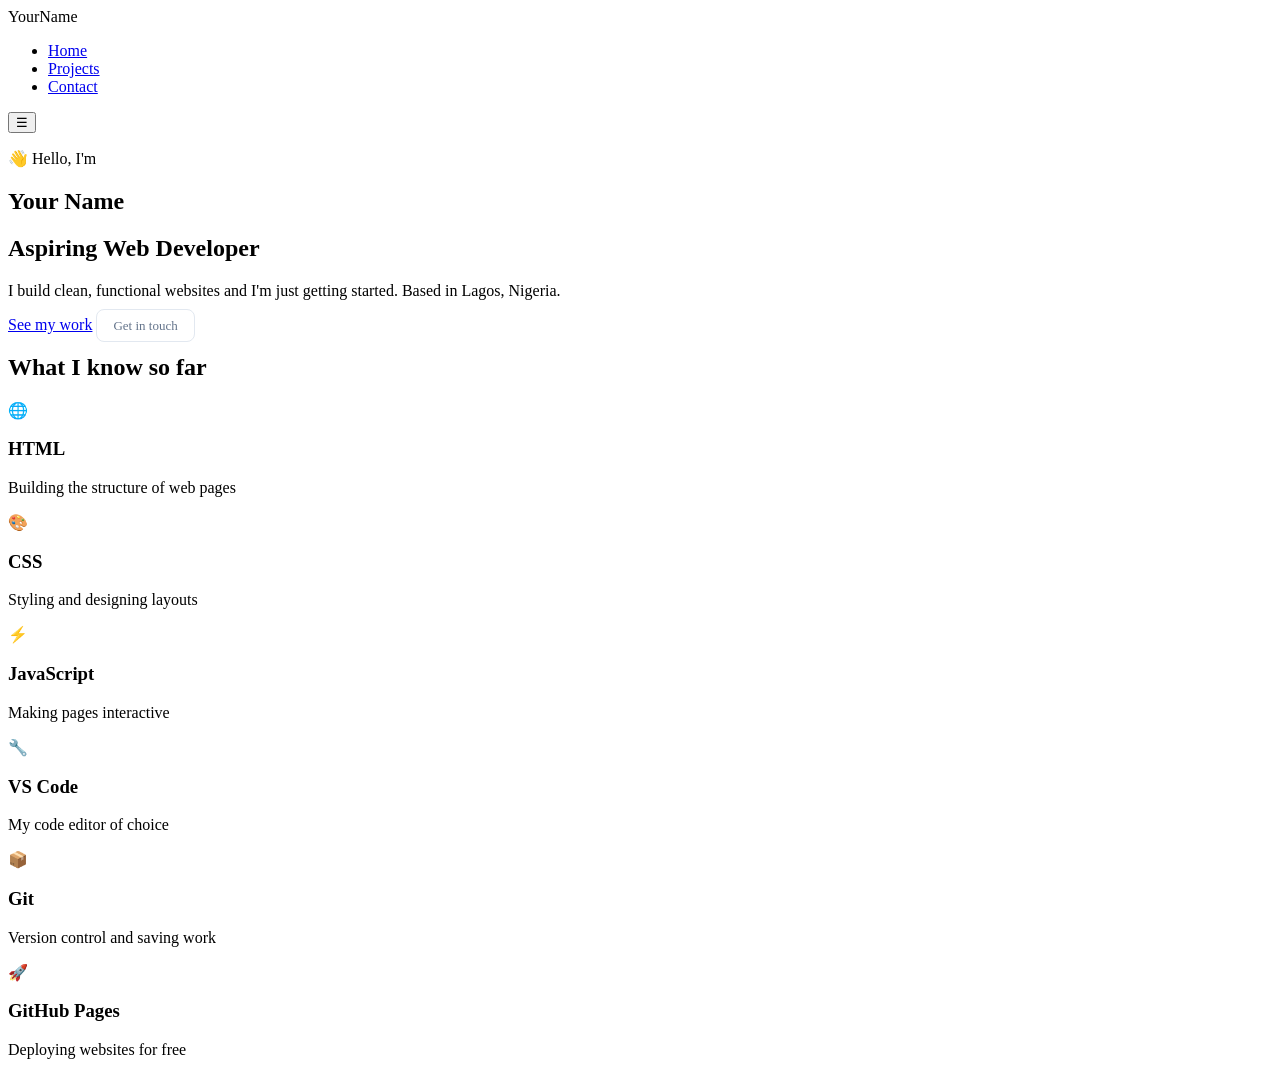
==== index.html @ 34294501 "added projects page" ====
<!DOCTYPE html>
<html lang="en">
<head>
  <meta charset="UTF-8">
  <meta name="viewport" content="width=device-width, initial-scale=1.0">
  <title>My Portfolio</title>
  <link rel="stylesheet" href="style.css">
  <link href="https://fonts.googleapis.com/css2?family=Inter:wght@400;500;600;700&display=swap" rel="stylesheet">
</head>
<body>

  <!-- Navigation -->
  <nav class="navbar">
    <div class="nav-logo">YourName</div>
    <ul class="nav-links">
      <li><a href="index.html" class="active">Home</a></li>
      <li><a href="projects.html">Projects</a></li>
      <li><a href="contact.html">Contact</a></li>
    </ul>
    <button id="navToggle" class="nav-toggle">☰</button>
  </nav>

  <!-- Hero Section -->
  <section class="hero">
    <div class="hero-content">
      <p class="hero-greeting">👋 Hello, I'm</p>
      <h1 class="hero-name">Your Name</h1>
      <h2 class="hero-title">Aspiring Web Developer</h2>
      <p class="hero-bio">I build clean, functional websites and I'm just getting started. Based in Lagos, Nigeria.</p>
      <div class="hero-buttons">
        <a href="projects.html" class="btn-primary">See my work</a>
        <a href="contact.html" class="btn-secondary">Get in touch</a>
      </div>
    </div>
  </section>

  <!-- Skills Section -->
  <section class="skills">
    <h2 class="section-title">What I know so far</h2>
    <div class="skills-grid">
      <div class="skill-card">
        <span class="skill-icon">🌐</span>
        <h3>HTML</h3>
        <p>Building the structure of web pages</p>
      </div>
      <div class="skill-card">
        <span class="skill-icon">🎨</span>
        <h3>CSS</h3>
        <p>Styling and designing layouts</p>
      </div>
      <div class="skill-card">
        <span class="skill-icon">⚡</span>
        <h3>JavaScript</h3>
        <p>Making pages interactive</p>
      </div>
      <div class="skill-card">
        <span class="skill-icon">🔧</span>
        <h3>VS Code</h3>
        <p>My code editor of choice</p>
      </div>
      <div class="skill-card">
        <span class="skill-icon">📦</span>
        <h3>Git</h3>
        <p>Version control and saving work</p>
      </div>
      <div class="skill-card">
        <span class="skill-icon">🚀</span>
        <h3>GitHub Pages</h3>
        <p>Deploying websites for free</p>
      </div>
    </div>
  </section>

  <script src="script.js"></script>
</body>
</html>
---- style.css ----
/* Projects Page */
.projects {
  max-width: 900px;
  margin: 6rem auto 4rem;
  padding: 0 2rem;
  text-align: center;
}

.section-sub {
  color: #64748b;
  font-size: 15px;
  margin-bottom: 2.5rem;
}

.projects-grid {
  display: grid;
  grid-template-columns: repeat(auto-fit, minmax(240px, 1fr));
  gap: 1.5rem;
  text-align: left;
}

.project-card {
  background: #ffffff;
  border: 1px solid #e8ecf0;
  border-radius: 16px;
  padding: 1.75rem;
  transition: transform 0.2s, border-color 0.2s;
}

.project-card:hover {
  transform: translateY(-4px);
  border-color: #4f46e5;
}

.project-icon {
  font-size: 2rem;
  margin-bottom: 1rem;
}

.project-card h2 {
  font-size: 1rem;
  font-weight: 600;
  color: #0f172a;
  margin-bottom: 8px;
}

.project-card p {
  font-size: 13px;
  color: #64748b;
  line-height: 1.6;
  margin-bottom: 1.25rem;
}

.btn-secondary {
  font-size: 13px;
  padding: 8px 16px;
  border-radius: 8px;
  border: 1px solid #e2e8f0;
  color: #64748b;
  text-decoration: none;
  font-weight: 500;
}
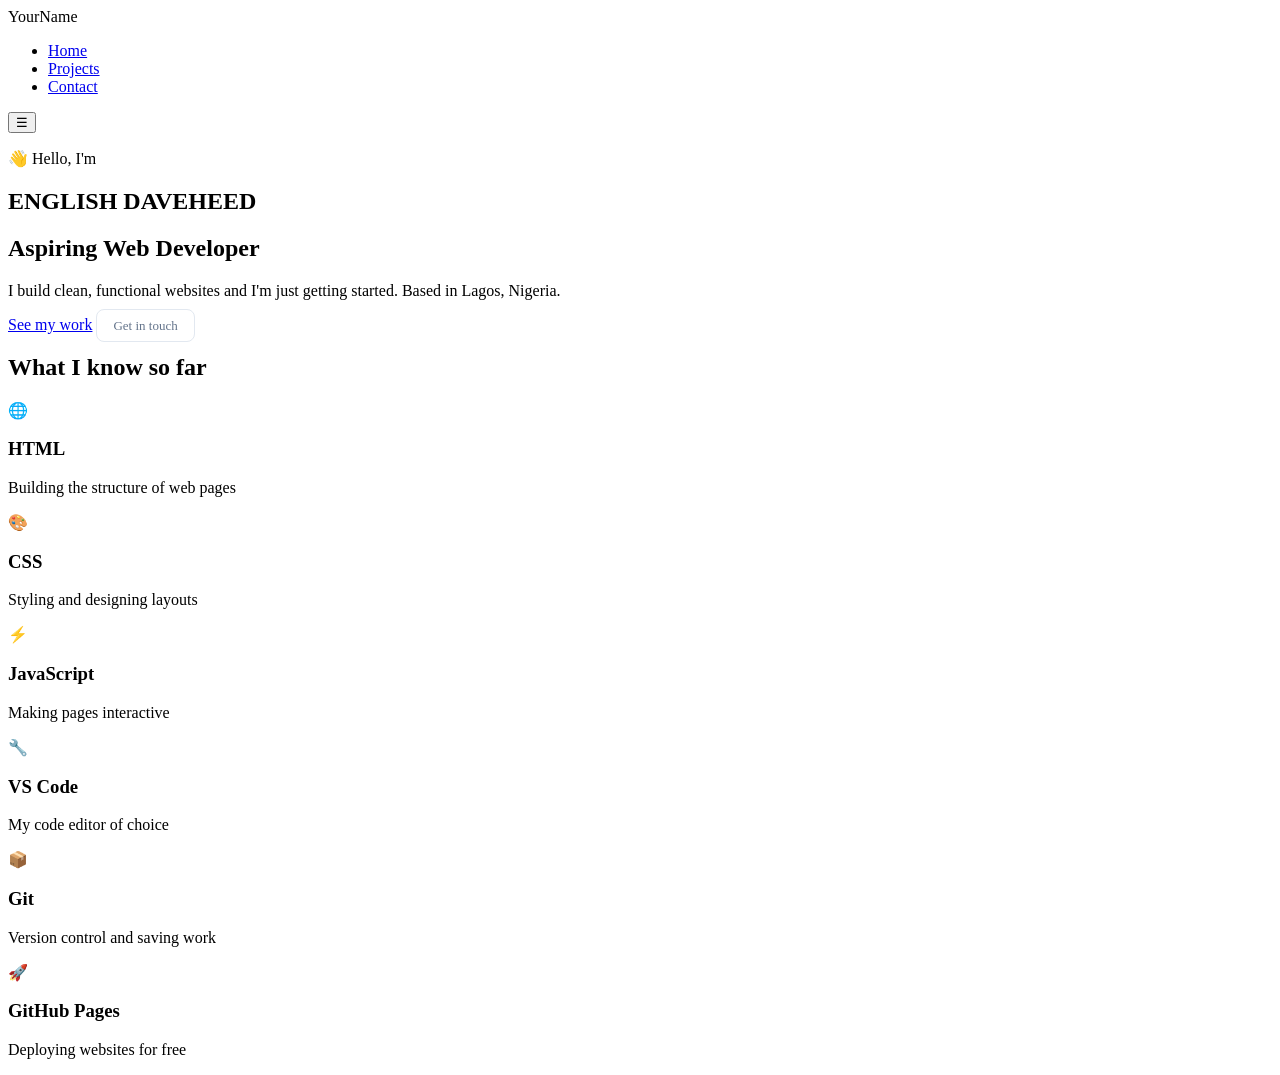
==== commit 0c4c9199: "portfolio structure and my name" ====
--- a/index.html
+++ b/index.html
@@ -24,7 +24,7 @@
   <section class="hero">
     <div class="hero-content">
       <p class="hero-greeting">👋 Hello, I'm</p>
-      <h1 class="hero-name">Your Name</h1>
+      <h1 class="hero-name">ENGLISH DAVEHEED</h1>
       <h2 class="hero-title">Aspiring Web Developer</h2>
       <p class="hero-bio">I build clean, functional websites and I'm just getting started. Based in Lagos, Nigeria.</p>
       <div class="hero-buttons">
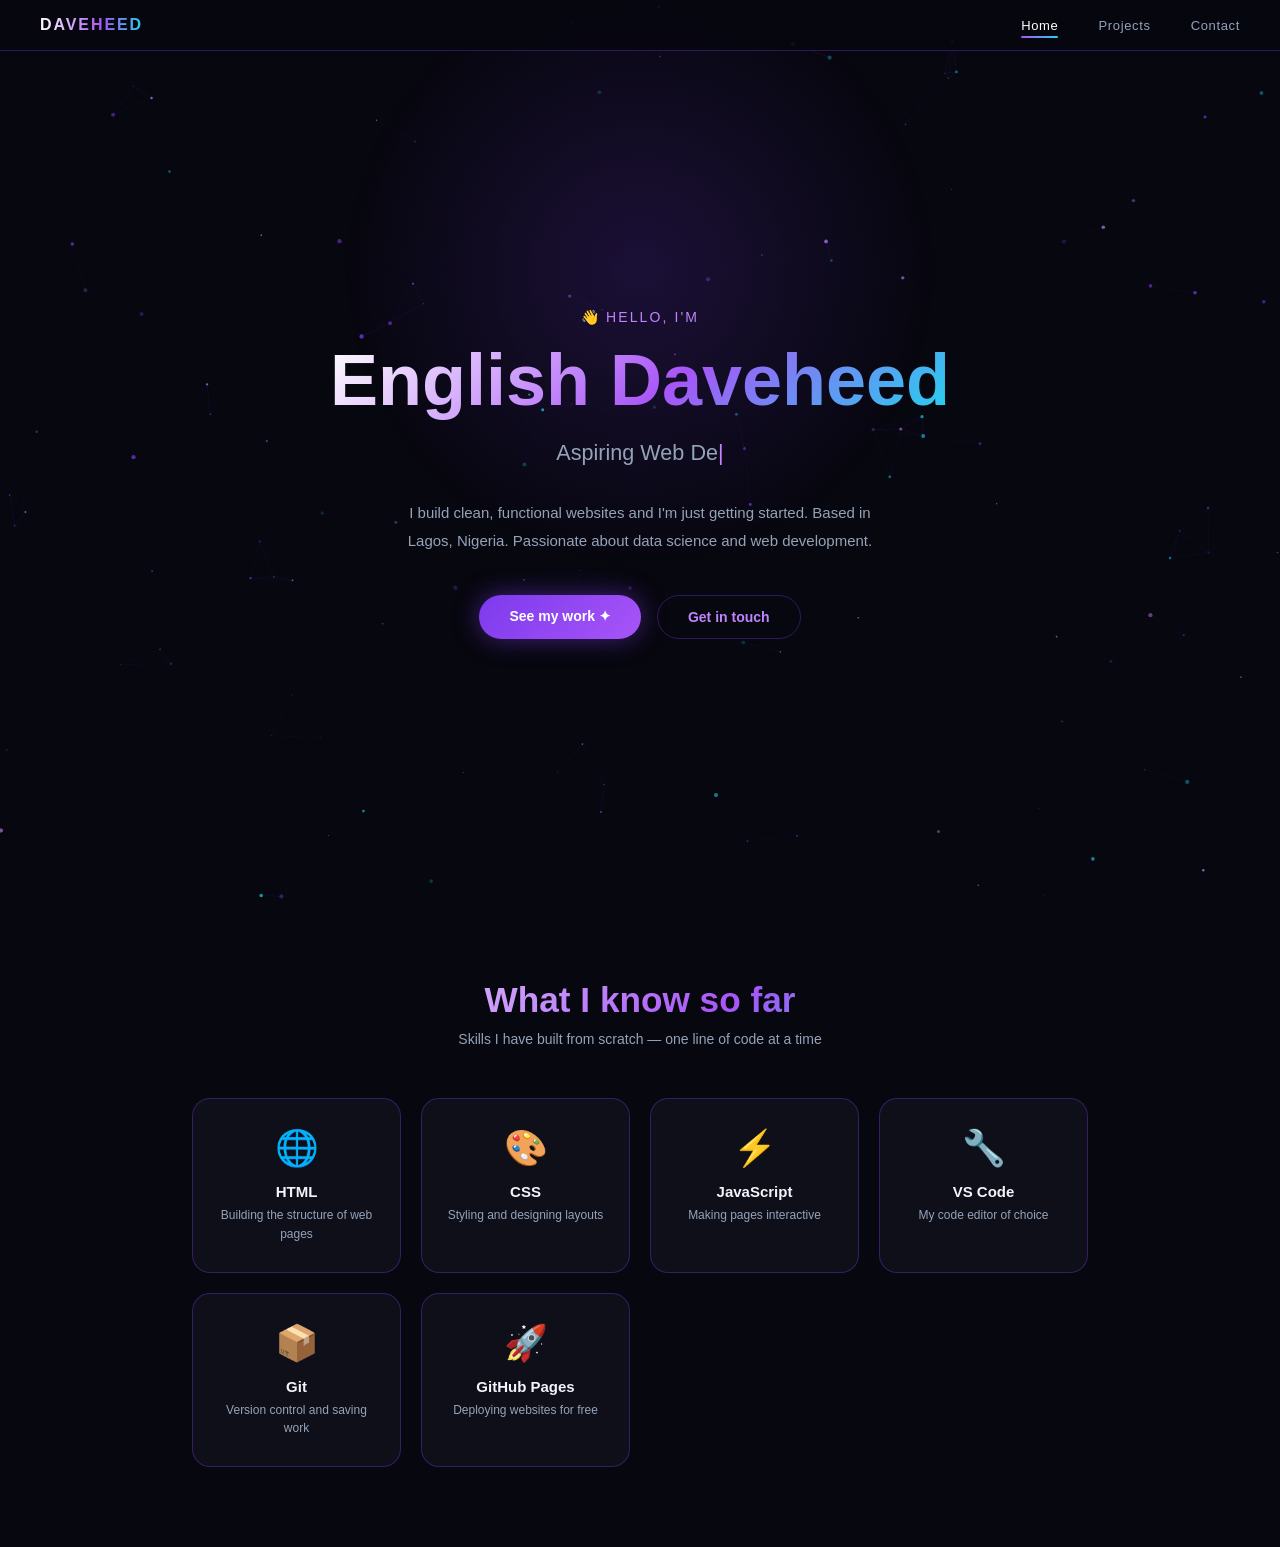
==== commit a5a687ef: "full dark neon redesign with particles and animations" ====
--- a/index.html
+++ b/index.html
@@ -3,40 +3,45 @@
 <head>
   <meta charset="UTF-8">
   <meta name="viewport" content="width=device-width, initial-scale=1.0">
-  <title>My Portfolio</title>
+  <title>ENGLISH DAVEHEED — Portfolio</title>
   <link rel="stylesheet" href="style.css">
   <link href="https://fonts.googleapis.com/css2?family=Inter:wght@400;500;600;700&display=swap" rel="stylesheet">
 </head>
 <body>
 
-  <!-- Navigation -->
+  <canvas id="particles-canvas"></canvas>
+
   <nav class="navbar">
-    <div class="nav-logo">YourName</div>
+    <div class="nav-logo">DAVEHEED</div>
     <ul class="nav-links">
       <li><a href="index.html" class="active">Home</a></li>
       <li><a href="projects.html">Projects</a></li>
       <li><a href="contact.html">Contact</a></li>
     </ul>
-    <button id="navToggle" class="nav-toggle">☰</button>
   </nav>
 
-  <!-- Hero Section -->
   <section class="hero">
     <div class="hero-content">
       <p class="hero-greeting">👋 Hello, I'm</p>
-      <h1 class="hero-name">ENGLISH DAVEHEED</h1>
-      <h2 class="hero-title">Aspiring Web Developer</h2>
-      <p class="hero-bio">I build clean, functional websites and I'm just getting started. Based in Lagos, Nigeria.</p>
+      <h1 class="hero-name">English Daveheed</h1>
+      <h2 class="hero-title">
+        <span id="typed-text"></span><span class="cursor">|</span>
+      </h2>
+      <p class="hero-bio">
+        I build clean, functional websites and I'm just getting started.
+        Based in Lagos, Nigeria. Passionate about data science and web development.
+      </p>
       <div class="hero-buttons">
-        <a href="projects.html" class="btn-primary">See my work</a>
+        <a href="projects.html" class="btn-primary">See my work ✦</a>
         <a href="contact.html" class="btn-secondary">Get in touch</a>
       </div>
     </div>
+    <div class="hero-glow"></div>
   </section>
 
-  <!-- Skills Section -->
   <section class="skills">
     <h2 class="section-title">What I know so far</h2>
+    <p class="section-sub">Skills I have built from scratch — one line of code at a time</p>
     <div class="skills-grid">
       <div class="skill-card">
         <span class="skill-icon">🌐</span>
--- a/style.css
+++ b/style.css
@@ -1,62 +1,534 @@
-/* Projects Page */
+*, *::before, *::after {
+  box-sizing: border-box;
+  margin: 0;
+  padding: 0;
+}
+
+:root {
+  --bg:        #07070f;
+  --bg2:       #0f0f1a;
+  --bg3:       #16162a;
+  --purple:    #7c3aed;
+  --purple2:   #a855f7;
+  --neon:      #c084fc;
+  --neon-dim:  rgba(192,132,252,0.15);
+  --neon-glow: rgba(192,132,252,0.35);
+  --cyan:      #22d3ee;
+  --text:      #f1f5f9;
+  --muted:     #94a3b8;
+  --border:    rgba(124,58,237,0.35);
+}
+
+html { scroll-behavior: smooth; }
+
+body {
+  font-family: 'Inter', sans-serif;
+  background: var(--bg);
+  color: var(--text);
+  overflow-x: hidden;
+  min-height: 100vh;
+}
+
+/* ── PARTICLES ─────────────────────── */
+#particles-canvas {
+  position: fixed;
+  inset: 0;
+  z-index: 0;
+  pointer-events: none;
+}
+
+/* ── NAVBAR ────────────────────────── */
+.navbar {
+  position: fixed;
+  top: 0; left: 0; right: 0;
+  z-index: 999;
+  display: flex;
+  align-items: center;
+  justify-content: space-between;
+  padding: 1rem 2.5rem;
+  background: rgba(7,7,15,0.8);
+  backdrop-filter: blur(24px);
+  border-bottom: 1px solid var(--border);
+}
+
+.nav-logo {
+  font-size: 16px;
+  font-weight: 700;
+  letter-spacing: 0.12em;
+  background: linear-gradient(90deg, #fff 0%, #a855f7 60%, #22d3ee 100%);
+  -webkit-background-clip: text;
+  -webkit-text-fill-color: transparent;
+  background-clip: text;
+}
+
+.nav-links {
+  display: flex;
+  list-style: none;
+  gap: 2.5rem;
+}
+
+.nav-links a {
+  font-size: 13px;
+  font-weight: 500;
+  color: var(--muted);
+  text-decoration: none;
+  letter-spacing: 0.05em;
+  position: relative;
+  transition: color 0.25s;
+}
+
+.nav-links a::after {
+  content: '';
+  position: absolute;
+  bottom: -5px; left: 0;
+  width: 0; height: 2px;
+  background: linear-gradient(90deg, var(--purple2), var(--cyan));
+  border-radius: 2px;
+  transition: width 0.3s;
+}
+
+.nav-links a:hover,
+.nav-links a.active { color: #fff; }
+
+.nav-links a:hover::after,
+.nav-links a.active::after { width: 100%; }
+
+/* ── HERO ──────────────────────────── */
+.hero {
+  position: relative;
+  z-index: 1;
+  min-height: 100vh;
+  display: flex;
+  align-items: center;
+  justify-content: center;
+  text-align: center;
+  padding: 7rem 2rem 4rem;
+}
+
+.hero-glow {
+  position: absolute;
+  top: 30%;
+  left: 50%;
+  transform: translate(-50%, -50%);
+  width: 600px;
+  height: 600px;
+  background: radial-gradient(circle, rgba(124,58,237,0.18) 0%, transparent 70%);
+  pointer-events: none;
+  z-index: 0;
+}
+
+.hero-content {
+  position: relative;
+  z-index: 2;
+  max-width: 680px;
+  opacity: 0;
+  transform: translateY(30px);
+  animation: heroIn 0.9s ease 0.3s forwards;
+}
+
+@keyframes heroIn {
+  to { opacity: 1; transform: translateY(0); }
+}
+
+.hero-greeting {
+  font-size: 14px;
+  font-weight: 500;
+  color: var(--neon);
+  letter-spacing: 0.15em;
+  text-transform: uppercase;
+  margin-bottom: 1rem;
+}
+
+.hero-name {
+  font-size: clamp(2.5rem, 7vw, 4.5rem);
+  font-weight: 700;
+  line-height: 1.1;
+  margin-bottom: 1.25rem;
+  background: linear-gradient(135deg, #ffffff 0%, #a855f7 55%, #22d3ee 100%);
+  -webkit-background-clip: text;
+  -webkit-text-fill-color: transparent;
+  background-clip: text;
+}
+
+.hero-title {
+  font-size: clamp(1rem, 2.5vw, 1.35rem);
+  font-weight: 400;
+  color: var(--muted);
+  min-height: 2.2rem;
+  margin-bottom: 1.5rem;
+}
+
+.cursor {
+  display: inline-block;
+  color: var(--neon);
+  animation: blink 0.75s infinite;
+  font-weight: 300;
+}
+
+@keyframes blink {
+  0%,100% { opacity: 1; }
+  50%      { opacity: 0; }
+}
+
+.hero-bio {
+  font-size: 15px;
+  color: var(--muted);
+  line-height: 1.85;
+  max-width: 500px;
+  margin: 0 auto 2.5rem;
+}
+
+.hero-buttons {
+  display: flex;
+  gap: 1rem;
+  justify-content: center;
+  flex-wrap: wrap;
+}
+
+.btn-primary {
+  padding: 13px 30px;
+  background: linear-gradient(135deg, #7c3aed, #a855f7);
+  color: #fff;
+  border: none;
+  border-radius: 50px;
+  font-size: 14px;
+  font-weight: 600;
+  text-decoration: none;
+  cursor: pointer;
+  font-family: 'Inter', sans-serif;
+  box-shadow: 0 0 25px rgba(124,58,237,0.5);
+  transition: transform 0.25s, box-shadow 0.25s;
+}
+
+.btn-primary:hover {
+  transform: translateY(-3px);
+  box-shadow: 0 0 45px rgba(168,85,247,0.65);
+}
+
+.btn-secondary {
+  padding: 13px 30px;
+  background: transparent;
+  color: var(--neon);
+  border: 1px solid var(--border);
+  border-radius: 50px;
+  font-size: 14px;
+  font-weight: 600;
+  text-decoration: none;
+  cursor: pointer;
+  font-family: 'Inter', sans-serif;
+  transition: all 0.25s;
+}
+
+.btn-secondary:hover {
+  background: var(--neon-dim);
+  border-color: var(--neon);
+  transform: translateY(-3px);
+}
+
+/* ── SKILLS ────────────────────────── */
+.skills {
+  position: relative;
+  z-index: 1;
+  max-width: 960px;
+  margin: 0 auto;
+  padding: 5rem 2rem;
+}
+
+.section-title {
+  font-size: clamp(1.5rem, 4vw, 2.2rem);
+  font-weight: 700;
+  text-align: center;
+  margin-bottom: 0.5rem;
+  background: linear-gradient(135deg, #fff, #a855f7 60%, #22d3ee);
+  -webkit-background-clip: text;
+  -webkit-text-fill-color: transparent;
+  background-clip: text;
+}
+
+.section-sub {
+  text-align: center;
+  color: var(--muted);
+  font-size: 14px;
+  margin-bottom: 3rem;
+  line-height: 1.6;
+}
+
+.skills-grid {
+  display: grid;
+  grid-template-columns: repeat(auto-fit, minmax(180px, 1fr));
+  gap: 1.25rem;
+}
+
+.skill-card {
+  background: var(--bg2);
+  border: 1px solid var(--border);
+  border-radius: 18px;
+  padding: 1.75rem 1.25rem;
+  text-align: center;
+  position: relative;
+  overflow: hidden;
+  cursor: default;
+  opacity: 0;
+  transform: translateY(25px);
+  transition: opacity 0.6s ease, transform 0.6s ease,
+              border-color 0.3s, box-shadow 0.3s;
+}
+
+.skill-card.visible {
+  opacity: 1;
+  transform: translateY(0);
+}
+
+.skill-card::before {
+  content: '';
+  position: absolute;
+  top: 0; left: 0; right: 0;
+  height: 2px;
+  background: linear-gradient(90deg, #7c3aed, #c084fc, #22d3ee);
+  transform: scaleX(0);
+  transform-origin: left;
+  transition: transform 0.4s;
+}
+
+.skill-card:hover {
+  border-color: var(--purple2);
+  box-shadow: 0 8px 40px rgba(124,58,237,0.25);
+  transform: translateY(-6px);
+}
+
+.skill-card:hover::before { transform: scaleX(1); }
+
+.skill-icon {
+  font-size: 2.2rem;
+  display: block;
+  margin-bottom: 0.875rem;
+}
+
+.skill-card h3 {
+  font-size: 15px;
+  font-weight: 600;
+  color: var(--text);
+  margin-bottom: 6px;
+}
+
+.skill-card p {
+  font-size: 12px;
+  color: var(--muted);
+  line-height: 1.55;
+}
+
+/* ── PROJECTS ──────────────────────── */
 .projects {
-  max-width: 900px;
-  margin: 6rem auto 4rem;
+  position: relative;
+  z-index: 1;
+  max-width: 960px;
+  margin: 5rem auto 4rem;
   padding: 0 2rem;
-  text-align: center;
-}
-
-.section-sub {
-  color: #64748b;
-  font-size: 15px;
-  margin-bottom: 2.5rem;
 }
 
 .projects-grid {
   display: grid;
-  grid-template-columns: repeat(auto-fit, minmax(240px, 1fr));
+  grid-template-columns: repeat(auto-fit, minmax(260px, 1fr));
   gap: 1.5rem;
-  text-align: left;
 }
 
 .project-card {
-  background: #ffffff;
-  border: 1px solid #e8ecf0;
-  border-radius: 16px;
+  background: var(--bg2);
+  border: 1px solid var(--border);
+  border-radius: 18px;
   padding: 1.75rem;
-  transition: transform 0.2s, border-color 0.2s;
+  opacity: 0;
+  transform: translateY(25px);
+  transition: opacity 0.6s, transform 0.6s,
+              border-color 0.3s, box-shadow 0.3s;
+  position: relative;
+  overflow: hidden;
+}
+
+.project-card.visible {
+  opacity: 1;
+  transform: translateY(0);
 }
 
 .project-card:hover {
-  transform: translateY(-4px);
-  border-color: #4f46e5;
+  border-color: var(--purple2);
+  transform: translateY(-6px);
+  box-shadow: 0 16px 50px rgba(124,58,237,0.22);
 }
 
 .project-icon {
-  font-size: 2rem;
+  font-size: 2.5rem;
+  display: block;
   margin-bottom: 1rem;
 }
 
 .project-card h2 {
-  font-size: 1rem;
+  font-size: 15px;
   font-weight: 600;
-  color: #0f172a;
+  color: var(--text);
   margin-bottom: 8px;
 }
 
 .project-card p {
   font-size: 13px;
-  color: #64748b;
-  line-height: 1.6;
+  color: var(--muted);
+  line-height: 1.65;
   margin-bottom: 1.25rem;
 }
 
-.btn-secondary {
-  font-size: 13px;
-  padding: 8px 16px;
-  border-radius: 8px;
-  border: 1px solid #e2e8f0;
-  color: #64748b;
-  text-decoration: none;
+/* ── CONTACT ───────────────────────── */
+.contact {
+  position: relative;
+  z-index: 1;
+  max-width: 900px;
+  margin: 5rem auto 4rem;
+  padding: 0 2rem;
+}
+
+.contact-header {
+  text-align: center;
+  margin-bottom: 3rem;
+}
+
+.contact-header h1 {
+  font-size: clamp(1.75rem, 4vw, 2.2rem);
+  font-weight: 700;
+  background: linear-gradient(135deg, #fff, #a855f7 60%, #22d3ee);
+  -webkit-background-clip: text;
+  -webkit-text-fill-color: transparent;
+  background-clip: text;
+  margin-bottom: 10px;
+}
+
+.contact-header p {
+  font-size: 15px;
+  color: var(--muted);
+  max-width: 400px;
+  margin: 0 auto;
+  line-height: 1.7;
+}
+
+.contact-wrap {
+  display: grid;
+  grid-template-columns: 1fr 1.6fr;
+  gap: 2rem;
+  align-items: start;
+}
+
+.contact-info {
+  display: flex;
+  flex-direction: column;
+  gap: 1rem;
+}
+
+.info-card {
+  display: flex;
+  align-items: center;
+  gap: 14px;
+  background: var(--bg2);
+  border: 1px solid var(--border);
+  border-radius: 14px;
+  padding: 1rem 1.25rem;
+  transition: border-color 0.3s, box-shadow 0.3s;
+}
+
+.info-card:hover {
+  border-color: var(--neon);
+  box-shadow: 0 0 20px var(--neon-glow);
+}
+
+.info-icon { font-size: 1.5rem; flex-shrink: 0; }
+
+.info-label {
+  font-size: 10px;
+  color: var(--muted);
   font-weight: 500;
-}+  text-transform: uppercase;
+  letter-spacing: 0.06em;
+  margin-bottom: 3px;
+}
+
+.info-value {
+  font-size: 14px;
+  font-weight: 500;
+  color: var(--text);
+}
+
+.contact-form-wrap {
+  background: var(--bg2);
+  border: 1px solid var(--border);
+  border-radius: 18px;
+  padding: 2rem;
+}
+
+.form-group { margin-bottom: 1.25rem; }
+
+.form-group label {
+  display: block;
+  font-size: 12px;
+  font-weight: 500;
+  color: var(--muted);
+  margin-bottom: 6px;
+  letter-spacing: 0.04em;
+}
+
+.form-group input,
+.form-group textarea {
+  width: 100%;
+  padding: 11px 14px;
+  border: 1px solid var(--border);
+  border-radius: 10px;
+  font-size: 14px;
+  font-family: 'Inter', sans-serif;
+  color: var(--text);
+  background: var(--bg3);
+  outline: none;
+  transition: border-color 0.2s, box-shadow 0.2s;
+  resize: none;
+}
+
+.form-group input:focus,
+.form-group textarea:focus {
+  border-color: var(--purple2);
+  box-shadow: 0 0 0 3px rgba(168,85,247,0.15);
+}
+
+#send-btn {
+  width: 100%;
+  padding: 13px;
+  background: linear-gradient(135deg, #7c3aed, #a855f7);
+  color: #fff;
+  border: none;
+  border-radius: 12px;
+  font-size: 15px;
+  font-weight: 600;
+  cursor: pointer;
+  font-family: 'Inter', sans-serif;
+  box-shadow: 0 0 25px rgba(124,58,237,0.45);
+  transition: transform 0.25s, box-shadow 0.25s;
+}
+
+#send-btn:hover {
+  transform: translateY(-2px);
+  box-shadow: 0 0 45px rgba(168,85,247,0.65);
+}
+
+.success-msg {
+  display: none;
+  margin-top: 1rem;
+  padding: 12px 16px;
+  background: rgba(16,185,129,0.1);
+  color: #10b981;
+  border: 1px solid rgba(16,185,129,0.3);
+  border-radius: 10px;
+  font-size: 14px;
+  font-weight: 500;
+  text-align: center;
+}
+
+/* ── RESPONSIVE ────────────────────── */
+@media (max-width: 640px) {
+  .contact-wrap { grid-template-columns: 1fr; }
+  .hero-buttons { flex-direction: column; align-items: center; }
+  .navbar { padding: 1rem 1.25rem; }
+}
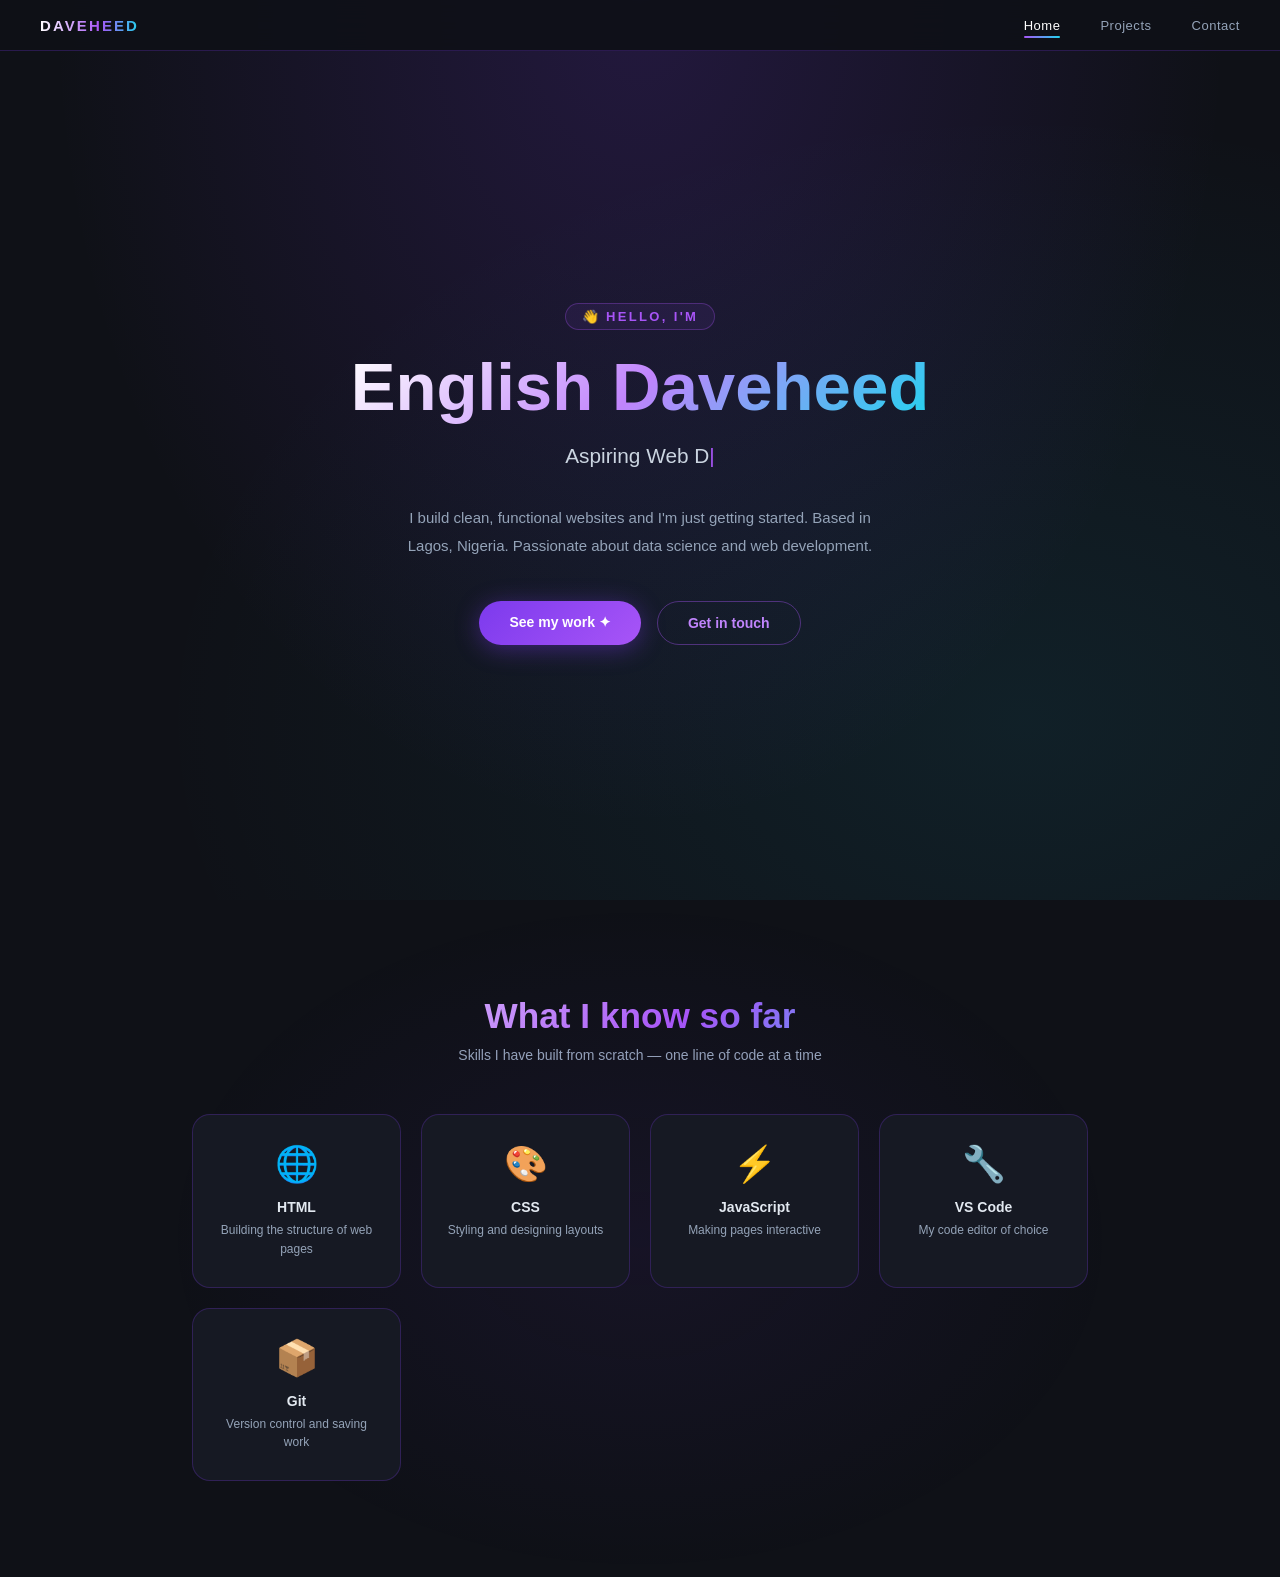
==== commit e2ab27ad: "clean readable dark design no distracting animations" ====
--- a/index.html
+++ b/index.html
@@ -9,7 +9,7 @@
 </head>
 <body>
 
-  <canvas id="particles-canvas"></canvas>
+  
 
   <nav class="navbar">
     <div class="nav-logo">DAVEHEED</div>
--- a/style.css
+++ b/style.css
@@ -5,18 +5,16 @@
 }
 
 :root {
-  --bg:        #07070f;
-  --bg2:       #0f0f1a;
-  --bg3:       #16162a;
-  --purple:    #7c3aed;
-  --purple2:   #a855f7;
-  --neon:      #c084fc;
-  --neon-dim:  rgba(192,132,252,0.15);
-  --neon-glow: rgba(192,132,252,0.35);
-  --cyan:      #22d3ee;
-  --text:      #f1f5f9;
-  --muted:     #94a3b8;
-  --border:    rgba(124,58,237,0.35);
+  --bg:       #0f1117;
+  --bg2:      #181b24;
+  --bg3:      #1e2130;
+  --accent:   #7c3aed;
+  --accent2:  #a855f7;
+  --cyan:     #22d3ee;
+  --text:     #f1f5f9;
+  --muted:    #94a3b8;
+  --border:   rgba(124,58,237,0.25);
+  --card-bg:  rgba(24,27,36,0.95);
 }
 
 html { scroll-behavior: smooth; }
@@ -29,15 +27,7 @@
   min-height: 100vh;
 }
 
-/* ── PARTICLES ─────────────────────── */
-#particles-canvas {
-  position: fixed;
-  inset: 0;
-  z-index: 0;
-  pointer-events: none;
-}
-
-/* ── NAVBAR ────────────────────────── */
+/* ── NAVBAR ──────────────────────── */
 .navbar {
   position: fixed;
   top: 0; left: 0; right: 0;
@@ -46,15 +36,15 @@
   align-items: center;
   justify-content: space-between;
   padding: 1rem 2.5rem;
-  background: rgba(7,7,15,0.8);
-  backdrop-filter: blur(24px);
+  background: rgba(15,17,23,0.92);
+  backdrop-filter: blur(20px);
   border-bottom: 1px solid var(--border);
 }
 
 .nav-logo {
-  font-size: 16px;
+  font-size: 15px;
   font-weight: 700;
-  letter-spacing: 0.12em;
+  letter-spacing: 0.14em;
   background: linear-gradient(90deg, #fff 0%, #a855f7 60%, #22d3ee 100%);
   -webkit-background-clip: text;
   -webkit-text-fill-color: transparent;
@@ -72,7 +62,7 @@
   font-weight: 500;
   color: var(--muted);
   text-decoration: none;
-  letter-spacing: 0.05em;
+  letter-spacing: 0.04em;
   position: relative;
   transition: color 0.25s;
 }
@@ -82,7 +72,7 @@
   position: absolute;
   bottom: -5px; left: 0;
   width: 0; height: 2px;
-  background: linear-gradient(90deg, var(--purple2), var(--cyan));
+  background: linear-gradient(90deg, var(--accent2), var(--cyan));
   border-radius: 2px;
   transition: width 0.3s;
 }
@@ -93,76 +83,69 @@
 .nav-links a:hover::after,
 .nav-links a.active::after { width: 100%; }
 
-/* ── HERO ──────────────────────────── */
+/* ── HERO ────────────────────────── */
 .hero {
   position: relative;
-  z-index: 1;
   min-height: 100vh;
   display: flex;
   align-items: center;
   justify-content: center;
   text-align: center;
-  padding: 7rem 2rem 4rem;
-}
-
-.hero-glow {
-  position: absolute;
-  top: 30%;
-  left: 50%;
-  transform: translate(-50%, -50%);
-  width: 600px;
-  height: 600px;
-  background: radial-gradient(circle, rgba(124,58,237,0.18) 0%, transparent 70%);
-  pointer-events: none;
-  z-index: 0;
+  padding: 8rem 2rem 5rem;
+  background:
+    radial-gradient(ellipse at 50% 0%, rgba(124,58,237,0.18) 0%, transparent 65%),
+    radial-gradient(ellipse at 80% 80%, rgba(34,211,238,0.08) 0%, transparent 60%),
+    var(--bg);
 }
 
 .hero-content {
-  position: relative;
-  z-index: 2;
   max-width: 680px;
   opacity: 0;
-  transform: translateY(30px);
-  animation: heroIn 0.9s ease 0.3s forwards;
-}
-
-@keyframes heroIn {
+  transform: translateY(28px);
+  animation: fadeUp 0.85s ease 0.2s forwards;
+}
+
+@keyframes fadeUp {
   to { opacity: 1; transform: translateY(0); }
 }
 
 .hero-greeting {
-  font-size: 14px;
-  font-weight: 500;
-  color: var(--neon);
-  letter-spacing: 0.15em;
+  display: inline-block;
+  font-size: 13px;
+  font-weight: 600;
+  color: var(--accent2);
+  letter-spacing: 0.18em;
   text-transform: uppercase;
-  margin-bottom: 1rem;
+  margin-bottom: 1.25rem;
+  padding: 5px 16px;
+  border: 1px solid rgba(168,85,247,0.3);
+  border-radius: 50px;
+  background: rgba(168,85,247,0.08);
 }
 
 .hero-name {
-  font-size: clamp(2.5rem, 7vw, 4.5rem);
+  font-size: clamp(2.4rem, 7vw, 4.2rem);
   font-weight: 700;
   line-height: 1.1;
   margin-bottom: 1.25rem;
-  background: linear-gradient(135deg, #ffffff 0%, #a855f7 55%, #22d3ee 100%);
+  background: linear-gradient(135deg, #ffffff 0%, #c084fc 50%, #22d3ee 100%);
   -webkit-background-clip: text;
   -webkit-text-fill-color: transparent;
   background-clip: text;
 }
 
 .hero-title {
-  font-size: clamp(1rem, 2.5vw, 1.35rem);
+  font-size: clamp(1rem, 2.5vw, 1.3rem);
   font-weight: 400;
-  color: var(--muted);
+  color: #cbd5e1;
   min-height: 2.2rem;
   margin-bottom: 1.5rem;
 }
 
 .cursor {
   display: inline-block;
-  color: var(--neon);
+  color: var(--accent2);
   animation: blink 0.75s infinite;
-  font-weight: 300;
 }
 
 @keyframes blink {
@@ -172,8 +155,8 @@
 
 .hero-bio {
   font-size: 15px;
-  color: var(--muted);
-  line-height: 1.85;
+  color: #94a3b8;
+  line-height: 1.9;
   max-width: 500px;
   margin: 0 auto 2.5rem;
 }
@@ -185,6 +168,7 @@
   flex-wrap: wrap;
 }
 
+/* ── BUTTONS ─────────────────────── */
 .btn-primary {
   padding: 13px 30px;
   background: linear-gradient(135deg, #7c3aed, #a855f7);
@@ -196,20 +180,21 @@
   text-decoration: none;
   cursor: pointer;
   font-family: 'Inter', sans-serif;
-  box-shadow: 0 0 25px rgba(124,58,237,0.5);
+  box-shadow: 0 4px 24px rgba(124,58,237,0.4);
   transition: transform 0.25s, box-shadow 0.25s;
+  display: inline-block;
 }
 
 .btn-primary:hover {
   transform: translateY(-3px);
-  box-shadow: 0 0 45px rgba(168,85,247,0.65);
+  box-shadow: 0 8px 36px rgba(168,85,247,0.55);
 }
 
 .btn-secondary {
   padding: 13px 30px;
   background: transparent;
-  color: var(--neon);
-  border: 1px solid var(--border);
+  color: #c084fc;
+  border: 1px solid rgba(168,85,247,0.4);
   border-radius: 50px;
   font-size: 14px;
   font-weight: 600;
@@ -217,29 +202,22 @@
   cursor: pointer;
   font-family: 'Inter', sans-serif;
   transition: all 0.25s;
+  display: inline-block;
 }
 
 .btn-secondary:hover {
-  background: var(--neon-dim);
-  border-color: var(--neon);
+  background: rgba(168,85,247,0.1);
+  border-color: var(--accent2);
   transform: translateY(-3px);
 }
 
-/* ── SKILLS ────────────────────────── */
-.skills {
-  position: relative;
-  z-index: 1;
-  max-width: 960px;
-  margin: 0 auto;
-  padding: 5rem 2rem;
-}
-
+/* ── SECTION SHARED ──────────────── */
 .section-title {
-  font-size: clamp(1.5rem, 4vw, 2.2rem);
+  font-size: clamp(1.6rem, 4vw, 2.2rem);
   font-weight: 700;
   text-align: center;
   margin-bottom: 0.5rem;
-  background: linear-gradient(135deg, #fff, #a855f7 60%, #22d3ee);
+  background: linear-gradient(135deg, #fff 0%, #a855f7 55%, #22d3ee 100%);
   -webkit-background-clip: text;
   -webkit-text-fill-color: transparent;
   background-clip: text;
@@ -253,14 +231,30 @@
   line-height: 1.6;
 }
 
+/* ── SKILLS ──────────────────────── */
+.skills {
+  max-width: 960px;
+  margin: 0 auto;
+  padding: 6rem 2rem;
+  position: relative;
+}
+
+.skills::before {
+  content: '';
+  position: absolute;
+  inset: 0;
+  background: radial-gradient(ellipse at 50% 50%, rgba(124,58,237,0.07) 0%, transparent 70%);
+  pointer-events: none;
+}
+
 .skills-grid {
   display: grid;
-  grid-template-columns: repeat(auto-fit, minmax(180px, 1fr));
+  grid-template-columns: repeat(auto-fit, minmax(175px, 1fr));
   gap: 1.25rem;
 }
 
 .skill-card {
-  background: var(--bg2);
+  background: var(--card-bg);
   border: 1px solid var(--border);
   border-radius: 18px;
   padding: 1.75rem 1.25rem;
@@ -269,9 +263,9 @@
   overflow: hidden;
   cursor: default;
   opacity: 0;
-  transform: translateY(25px);
-  transition: opacity 0.6s ease, transform 0.6s ease,
-              border-color 0.3s, box-shadow 0.3s;
+  transform: translateY(22px);
+  transition: opacity 0.55s ease, transform 0.55s ease,
+              border-color 0.3s, box-shadow 0.3s, background 0.3s;
 }
 
 .skill-card.visible {
@@ -291,9 +285,10 @@
 }
 
 .skill-card:hover {
-  border-color: var(--purple2);
-  box-shadow: 0 8px 40px rgba(124,58,237,0.25);
-  transform: translateY(-6px);
+  border-color: rgba(168,85,247,0.6);
+  background: rgba(30,33,48,0.98);
+  box-shadow: 0 8px 36px rgba(124,58,237,0.2);
+  transform: translateY(-5px);
 }
 
 .skill-card:hover::before { transform: scaleX(1); }
@@ -305,9 +300,9 @@
 }
 
 .skill-card h3 {
-  font-size: 15px;
+  font-size: 14px;
   font-weight: 600;
-  color: var(--text);
+  color: #e2e8f0;
   margin-bottom: 6px;
 }
 
@@ -317,13 +312,13 @@
   line-height: 1.55;
 }
 
-/* ── PROJECTS ──────────────────────── */
+/* ── PROJECTS ────────────────────── */
 .projects {
-  position: relative;
-  z-index: 1;
   max-width: 960px;
-  margin: 5rem auto 4rem;
-  padding: 0 2rem;
+  margin: 0 auto 5rem;
+  padding: 4rem 2rem;
+  background: radial-gradient(ellipse at 50% 0%, rgba(34,211,238,0.05) 0%, transparent 60%);
+  border-radius: 24px;
 }
 
 .projects-grid {
@@ -333,16 +328,16 @@
 }
 
 .project-card {
-  background: var(--bg2);
+  background: var(--card-bg);
   border: 1px solid var(--border);
   border-radius: 18px;
   padding: 1.75rem;
+  display: flex;
+  flex-direction: column;
   opacity: 0;
-  transform: translateY(25px);
-  transition: opacity 0.6s, transform 0.6s,
+  transform: translateY(22px);
+  transition: opacity 0.55s ease, transform 0.55s ease,
               border-color 0.3s, box-shadow 0.3s;
-  position: relative;
-  overflow: hidden;
 }
 
 .project-card.visible {
@@ -351,9 +346,9 @@
 }
 
 .project-card:hover {
-  border-color: var(--purple2);
-  transform: translateY(-6px);
-  box-shadow: 0 16px 50px rgba(124,58,237,0.22);
+  border-color: rgba(168,85,247,0.55);
+  transform: translateY(-5px);
+  box-shadow: 0 12px 40px rgba(124,58,237,0.18);
 }
 
 .project-icon {
@@ -365,23 +360,22 @@
 .project-card h2 {
   font-size: 15px;
   font-weight: 600;
-  color: var(--text);
+  color: #e2e8f0;
   margin-bottom: 8px;
 }
 
 .project-card p {
   font-size: 13px;
   color: var(--muted);
-  line-height: 1.65;
-  margin-bottom: 1.25rem;
-}
-
-/* ── CONTACT ───────────────────────── */
+  line-height: 1.7;
+  margin-bottom: 1.5rem;
+  flex: 1;
+}
+
+/* ── CONTACT ─────────────────────── */
 .contact {
-  position: relative;
-  z-index: 1;
   max-width: 900px;
-  margin: 5rem auto 4rem;
+  margin: 0 auto 5rem;
   padding: 0 2rem;
 }
 
@@ -425,16 +419,17 @@
   display: flex;
   align-items: center;
   gap: 14px;
-  background: var(--bg2);
+  background: var(--card-bg);
   border: 1px solid var(--border);
   border-radius: 14px;
   padding: 1rem 1.25rem;
-  transition: border-color 0.3s, box-shadow 0.3s;
+  transition: border-color 0.3s, box-shadow 0.3s, transform 0.3s;
 }
 
 .info-card:hover {
-  border-color: var(--neon);
-  box-shadow: 0 0 20px var(--neon-glow);
+  border-color: rgba(168,85,247,0.55);
+  box-shadow: 0 4px 20px rgba(124,58,237,0.15);
+  transform: translateX(4px);
 }
 
 .info-icon { font-size: 1.5rem; flex-shrink: 0; }
@@ -451,11 +446,11 @@
 .info-value {
   font-size: 14px;
   font-weight: 500;
-  color: var(--text);
+  color: #e2e8f0;
 }
 
 .contact-form-wrap {
-  background: var(--bg2);
+  background: var(--card-bg);
   border: 1px solid var(--border);
   border-radius: 18px;
   padding: 2rem;
@@ -476,21 +471,24 @@
 .form-group textarea {
   width: 100%;
   padding: 11px 14px;
-  border: 1px solid var(--border);
+  border: 1px solid rgba(124,58,237,0.2);
   border-radius: 10px;
   font-size: 14px;
   font-family: 'Inter', sans-serif;
-  color: var(--text);
+  color: #e2e8f0;
   background: var(--bg3);
   outline: none;
   transition: border-color 0.2s, box-shadow 0.2s;
   resize: none;
 }
 
+.form-group input::placeholder,
+.form-group textarea::placeholder { color: #475569; }
+
 .form-group input:focus,
 .form-group textarea:focus {
-  border-color: var(--purple2);
-  box-shadow: 0 0 0 3px rgba(168,85,247,0.15);
+  border-color: var(--accent2);
+  box-shadow: 0 0 0 3px rgba(168,85,247,0.12);
 }
 
 #send-btn {
@@ -504,13 +502,13 @@
   font-weight: 600;
   cursor: pointer;
   font-family: 'Inter', sans-serif;
-  box-shadow: 0 0 25px rgba(124,58,237,0.45);
+  box-shadow: 0 4px 24px rgba(124,58,237,0.35);
   transition: transform 0.25s, box-shadow 0.25s;
 }
 
 #send-btn:hover {
   transform: translateY(-2px);
-  box-shadow: 0 0 45px rgba(168,85,247,0.65);
+  box-shadow: 0 8px 36px rgba(168,85,247,0.5);
 }
 
 .success-msg {
@@ -518,17 +516,29 @@
   margin-top: 1rem;
   padding: 12px 16px;
   background: rgba(16,185,129,0.1);
-  color: #10b981;
-  border: 1px solid rgba(16,185,129,0.3);
+  color: #34d399;
+  border: 1px solid rgba(16,185,129,0.25);
   border-radius: 10px;
   font-size: 14px;
   font-weight: 500;
   text-align: center;
 }
 
-/* ── RESPONSIVE ────────────────────── */
+/* ── FADE IN UTILITY ─────────────── */
+.fade-in {
+  opacity: 0;
+  transform: translateY(20px);
+  transition: opacity 0.6s ease, transform 0.6s ease;
+}
+.fade-in.visible {
+  opacity: 1;
+  transform: translateY(0);
+}
+
+/* ── RESPONSIVE ──────────────────── */
 @media (max-width: 640px) {
   .contact-wrap { grid-template-columns: 1fr; }
   .hero-buttons { flex-direction: column; align-items: center; }
   .navbar { padding: 1rem 1.25rem; }
-}
+  .nav-links { gap: 1.5rem; }
+}
